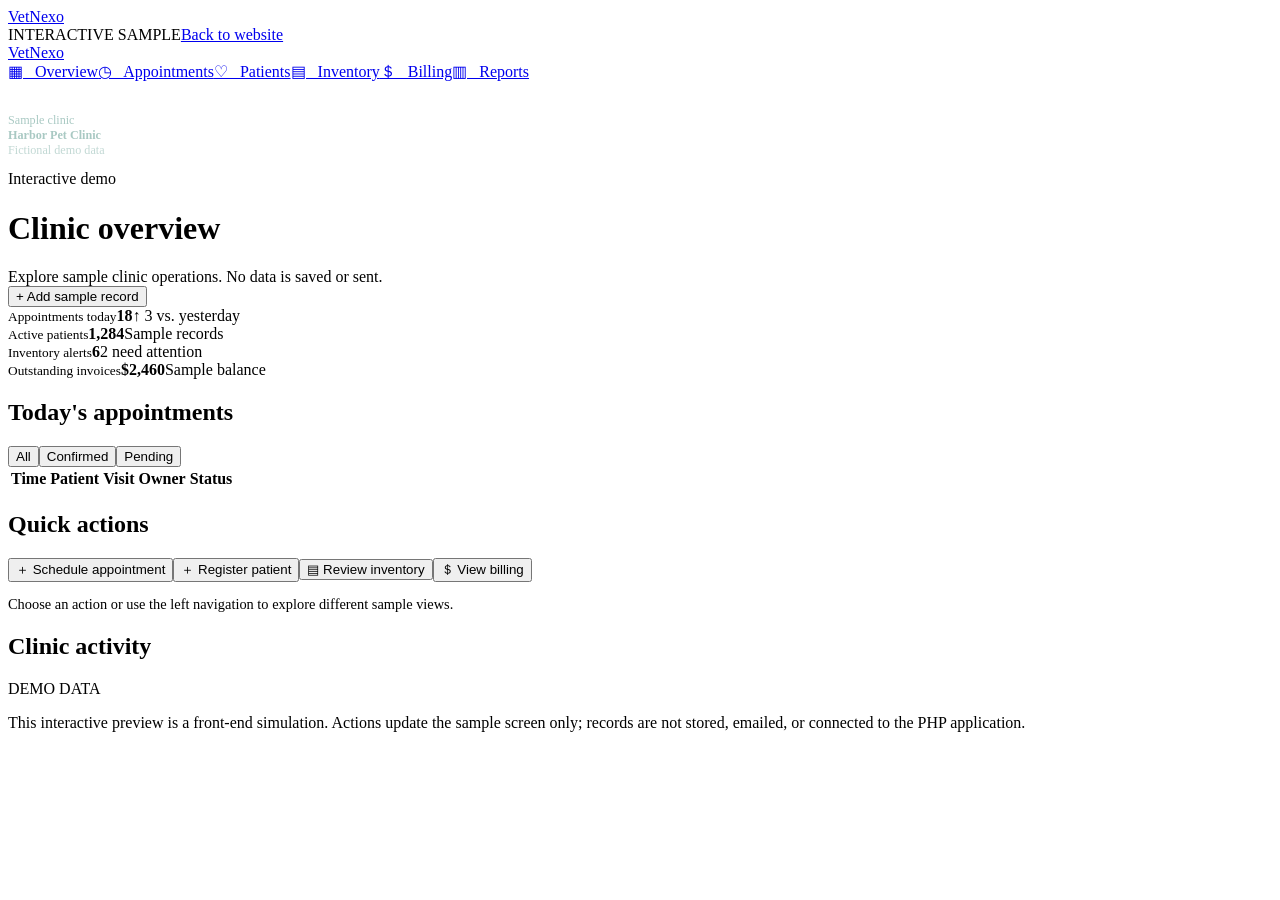
==== site/demo.html @ b1e8fe10 "Subiendo VetNexo completo" ====
<!doctype html><html lang="en"><head><meta charset="utf-8"><meta name="viewport" content="width=device-width,initial-scale=1"><meta name="robots" content="noindex,nofollow"><meta name="theme-color" content="#123d43"><title>VetNexo Interactive Demo</title><link rel="icon" href="/assets/logo.svg" type="image/svg+xml"><link rel="stylesheet" href="/assets/styles.css"></head><body class="demo-page"><header class="container nav"><a class="brand" href="/"><img src="/assets/logo.svg" alt=""><span>VetNexo</span></a><nav class="navlinks"><span class="tag">INTERACTIVE SAMPLE</span><a class="btn btn-outline" href="/">Back to website</a></nav></header><div class="demo-layout"><aside class="demo-side"><a class="brand" href="/"><img src="/assets/logo.svg" alt=""><span>VetNexo</span></a><nav id="demoNav"><a href="#overview" class="active" data-view="overview">▦ &nbsp; Overview</a><a href="#appointments" data-view="appointments">◷ &nbsp; Appointments</a><a href="#patients" data-view="patients">♡ &nbsp; Patients</a><a href="#inventory" data-view="inventory">▤ &nbsp; Inventory</a><a href="#billing" data-view="billing">＄ &nbsp; Billing</a><a href="#reports" data-view="reports">▥ &nbsp; Reports</a></nav><p style="font-size:.76rem;color:#a9c9c3;margin-top:30px">Sample clinic<br><strong>Harbor Pet Clinic</strong><br><span style="opacity:.7">Fictional demo data</span></p></aside><main class="demo-main"><div class="demo-header"><div><span class="eyebrow"><span class="dot"></span> Interactive demo</span><h1 id="viewTitle">Clinic overview</h1><p style="color:var(--muted);margin:5px 0 0">Explore sample clinic operations. No data is saved or sent.</p></div><button class="btn btn-primary" id="demoAdd">+ Add sample record</button></div><div class="demo-grid"><div class="demo-card"><small>Appointments today</small><strong id="mAppointments">18</strong><span class="delta">↑ 3 vs. yesterday</span></div><div class="demo-card"><small>Active patients</small><strong id="mPatients">1,284</strong><span class="delta">Sample records</span></div><div class="demo-card"><small>Inventory alerts</small><strong id="mInventory">6</strong><span class="delta">2 need attention</span></div><div class="demo-card"><small>Outstanding invoices</small><strong id="mBilling">$2,460</strong><span class="delta">Sample balance</span></div></div><section class="demo-panel"><div class="demo-header"><h2 id="tableTitle">Today's appointments</h2><div class="demo-actions"><button data-filter="all" class="active">All</button><button data-filter="confirmed">Confirmed</button><button data-filter="pending">Pending</button></div></div><div class="table-wrap"><table><thead><tr id="tableHead"><th>Time</th><th>Patient</th><th>Visit</th><th>Owner</th><th>Status</th></tr></thead><tbody id="tableBody"></tbody></table></div></section><section class="demo-panel"><h2>Quick actions</h2><div class="demo-actions"><button data-action="appointment">＋ Schedule appointment</button><button data-action="patient">＋ Register patient</button><button data-action="inventory">▤ Review inventory</button><button data-action="billing">＄ View billing</button></div><p id="quickText" style="color:var(--muted);font-size:.9rem;margin-bottom:0">Choose an action or use the left navigation to explore different sample views.</p></section><section class="demo-panel"><div class="demo-header"><h2>Clinic activity</h2><span class="tag">DEMO DATA</span></div><p style="color:var(--muted);margin-bottom:0">This interactive preview is a front-end simulation. Actions update the sample screen only; records are not stored, emailed, or connected to the PHP application.</p></section></main></div><div class="toast" id="toast" role="status"></div><script src="/assets/demo.js" defer></script></body></html>
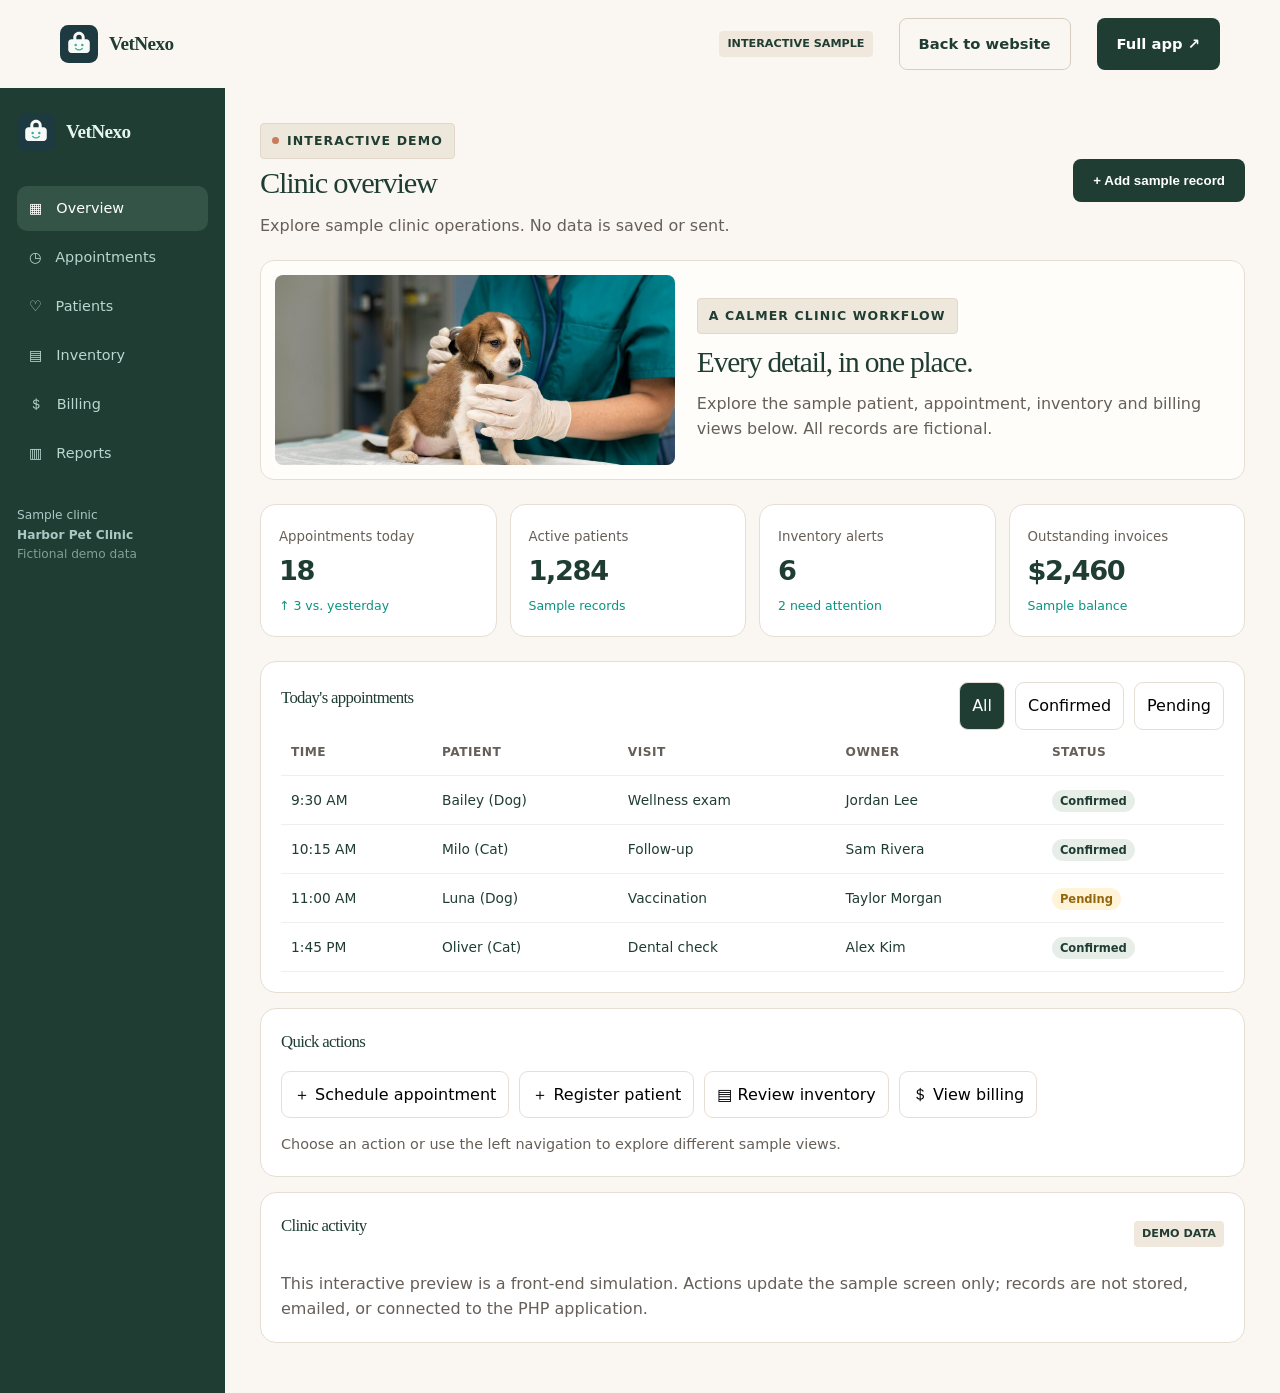
==== commit d5583ccc: "actualizar1" ====
--- a/site/demo.html
+++ b/site/demo.html
@@ -1 +1,2 @@
-<!doctype html><html lang="en"><head><meta charset="utf-8"><meta name="viewport" content="width=device-width,initial-scale=1"><meta name="robots" content="noindex,nofollow"><meta name="theme-color" content="#123d43"><title>VetNexo Interactive Demo</title><link rel="icon" href="/assets/logo.svg" type="image/svg+xml"><link rel="stylesheet" href="/assets/styles.css"></head><body class="demo-page"><header class="container nav"><a class="brand" href="/"><img src="/assets/logo.svg" alt=""><span>VetNexo</span></a><nav class="navlinks"><span class="tag">INTERACTIVE SAMPLE</span><a class="btn btn-outline" href="/">Back to website</a></nav></header><div class="demo-layout"><aside class="demo-side"><a class="brand" href="/"><img src="/assets/logo.svg" alt=""><span>VetNexo</span></a><nav id="demoNav"><a href="#overview" class="active" data-view="overview">▦ &nbsp; Overview</a><a href="#appointments" data-view="appointments">◷ &nbsp; Appointments</a><a href="#patients" data-view="patients">♡ &nbsp; Patients</a><a href="#inventory" data-view="inventory">▤ &nbsp; Inventory</a><a href="#billing" data-view="billing">＄ &nbsp; Billing</a><a href="#reports" data-view="reports">▥ &nbsp; Reports</a></nav><p style="font-size:.76rem;color:#a9c9c3;margin-top:30px">Sample clinic<br><strong>Harbor Pet Clinic</strong><br><span style="opacity:.7">Fictional demo data</span></p></aside><main class="demo-main"><div class="demo-header"><div><span class="eyebrow"><span class="dot"></span> Interactive demo</span><h1 id="viewTitle">Clinic overview</h1><p style="color:var(--muted);margin:5px 0 0">Explore sample clinic operations. No data is saved or sent.</p></div><button class="btn btn-primary" id="demoAdd">+ Add sample record</button></div><div class="demo-grid"><div class="demo-card"><small>Appointments today</small><strong id="mAppointments">18</strong><span class="delta">↑ 3 vs. yesterday</span></div><div class="demo-card"><small>Active patients</small><strong id="mPatients">1,284</strong><span class="delta">Sample records</span></div><div class="demo-card"><small>Inventory alerts</small><strong id="mInventory">6</strong><span class="delta">2 need attention</span></div><div class="demo-card"><small>Outstanding invoices</small><strong id="mBilling">$2,460</strong><span class="delta">Sample balance</span></div></div><section class="demo-panel"><div class="demo-header"><h2 id="tableTitle">Today's appointments</h2><div class="demo-actions"><button data-filter="all" class="active">All</button><button data-filter="confirmed">Confirmed</button><button data-filter="pending">Pending</button></div></div><div class="table-wrap"><table><thead><tr id="tableHead"><th>Time</th><th>Patient</th><th>Visit</th><th>Owner</th><th>Status</th></tr></thead><tbody id="tableBody"></tbody></table></div></section><section class="demo-panel"><h2>Quick actions</h2><div class="demo-actions"><button data-action="appointment">＋ Schedule appointment</button><button data-action="patient">＋ Register patient</button><button data-action="inventory">▤ Review inventory</button><button data-action="billing">＄ View billing</button></div><p id="quickText" style="color:var(--muted);font-size:.9rem;margin-bottom:0">Choose an action or use the left navigation to explore different sample views.</p></section><section class="demo-panel"><div class="demo-header"><h2>Clinic activity</h2><span class="tag">DEMO DATA</span></div><p style="color:var(--muted);margin-bottom:0">This interactive preview is a front-end simulation. Actions update the sample screen only; records are not stored, emailed, or connected to the PHP application.</p></section></main></div><div class="toast" id="toast" role="status"></div><script src="/assets/demo.js" defer></script></body></html>
+<!doctype html><html lang="en"><head><meta charset="utf-8"><meta name="viewport" content="width=device-width,initial-scale=1"><meta name="robots" content="noindex,nofollow"><meta name="theme-color" content="#123d43"><title>VetNexo Interactive Demo</title><link rel="icon" href="assets/logo.svg" type="image/svg+xml"><link rel="stylesheet" href="assets/styles.css"></head><body class="demo-page"><header class="container nav"><a class="brand" href="index.html"><img src="assets/logo.svg" alt=""><span>VetNexo</span></a><nav class="navlinks"><span class="tag">INTERACTIVE SAMPLE</span><a class="btn btn-outline" href="index.html">Back to website</a><a class="btn btn-primary" href="../app/login.php" title="Works on PHP and MySQL hosting">Full app ↗</a></nav></header><div class="demo-layout"><aside class="demo-side"><a class="brand" href="index.html"><img src="assets/logo.svg" alt=""><span>VetNexo</span></a><nav id="demoNav"><a href="#overview" class="active" data-view="overview">▦ &nbsp; Overview</a><a href="#appointments" data-view="appointments">◷ &nbsp; Appointments</a><a href="#patients" data-view="patients">♡ &nbsp; Patients</a><a href="#inventory" data-view="inventory">▤ &nbsp; Inventory</a><a href="#billing" data-view="billing">＄ &nbsp; Billing</a><a href="#reports" data-view="reports">▥ &nbsp; Reports</a></nav><p style="font-size:.76rem;color:#a9c9c3;margin-top:30px">Sample clinic<br><strong>Harbor Pet Clinic</strong><br><span style="opacity:.7">Fictional demo data</span></p></aside><main class="demo-main"><div class="demo-header"><div><span class="eyebrow"><span class="dot"></span> Interactive demo</span><h1 id="viewTitle">Clinic overview</h1><p style="color:var(--muted);margin:5px 0 0">Explore sample clinic operations. No data is saved or sent.</p></div><button class="btn btn-primary" id="demoAdd">+ Add sample record</button></div><section class="demo-welcome" aria-label="Veterinary care image"><img src="assets/clinic-care.jpg" alt="Veterinarian examining a puppy in a clinic" loading="lazy" decoding="async"><div><span class="eyebrow">A calmer clinic workflow</span><h2>Every detail, in one place.</h2><p>Explore the sample patient, appointment, inventory and billing views below. All records are fictional.</p></div></section>
+<div class="demo-grid"><div class="demo-card"><small>Appointments today</small><strong id="mAppointments">18</strong><span class="delta">↑ 3 vs. yesterday</span></div><div class="demo-card"><small>Active patients</small><strong id="mPatients">1,284</strong><span class="delta">Sample records</span></div><div class="demo-card"><small>Inventory alerts</small><strong id="mInventory">6</strong><span class="delta">2 need attention</span></div><div class="demo-card"><small>Outstanding invoices</small><strong id="mBilling">$2,460</strong><span class="delta">Sample balance</span></div></div><section class="demo-panel"><div class="demo-header"><h2 id="tableTitle">Today's appointments</h2><div class="demo-actions"><button data-filter="all" class="active">All</button><button data-filter="confirmed">Confirmed</button><button data-filter="pending">Pending</button></div></div><div class="table-wrap"><table><thead><tr id="tableHead"><th>Time</th><th>Patient</th><th>Visit</th><th>Owner</th><th>Status</th></tr></thead><tbody id="tableBody"></tbody></table></div></section><section class="demo-panel"><h2>Quick actions</h2><div class="demo-actions"><button data-action="appointment">＋ Schedule appointment</button><button data-action="patient">＋ Register patient</button><button data-action="inventory">▤ Review inventory</button><button data-action="billing">＄ View billing</button></div><p id="quickText" style="color:var(--muted);font-size:.9rem;margin-bottom:0">Choose an action or use the left navigation to explore different sample views.</p></section><section class="demo-panel"><div class="demo-header"><h2>Clinic activity</h2><span class="tag">DEMO DATA</span></div><p style="color:var(--muted);margin-bottom:0">This interactive preview is a front-end simulation. Actions update the sample screen only; records are not stored, emailed, or connected to the PHP application.</p></section></main></div><div class="toast" id="toast" role="status"></div><script src="assets/demo.js" defer></script></body></html>
--- a/site/assets/styles.css
+++ b/site/assets/styles.css
@@ -0,0 +1,20 @@
+:root{--ink:#153b3e;--muted:#627477;--teal:#12a895;--pale:#dff7f1;--cream:#f6f8f4;--line:#dfe8e3;--navy:#123d43;--shadow:0 24px 70px #143b3e1a}*{box-sizing:border-box}html{scroll-behavior:smooth}body{margin:0;background:var(--cream);color:var(--ink);font:16px/1.6 system-ui,-apple-system,BlinkMacSystemFont,"Segoe UI",sans-serif}a{color:inherit;text-decoration:none}.container{width:min(1160px,calc(100% - 40px));margin:auto}.nav{height:82px;display:flex;align-items:center;justify-content:space-between}.brand{display:flex;align-items:center;gap:11px;font-size:1.2rem;font-weight:850;letter-spacing:-.04em}.brand img{width:38px;height:38px}.navlinks{display:flex;align-items:center;gap:26px;color:#496164;font-size:.92rem}.btn{display:inline-flex;align-items:center;justify-content:center;gap:9px;padding:13px 19px;border-radius:12px;font-weight:750;border:1px solid transparent;cursor:pointer;transition:.2s}.btn:hover{transform:translateY(-2px)}.btn-primary{background:var(--teal);color:white;box-shadow:0 8px 20px #12a89533}.btn-outline{border-color:#cbdcd5;background:white}.eyebrow{display:inline-flex;align-items:center;gap:8px;color:#087f72;background:#e3f8f2;border:1px solid #c9eee5;padding:7px 11px;border-radius:999px;font-size:.78rem;font-weight:800;letter-spacing:.07em;text-transform:uppercase}.dot{width:7px;height:7px;background:var(--teal);border-radius:50%}.hero{padding:72px 0 76px;display:grid;grid-template-columns:1.02fr .98fr;align-items:center;gap:56px}.hero h1{font-size:clamp(2.8rem,5vw,4.8rem);line-height:1.02;letter-spacing:-.065em;margin:22px 0}.hero h1 span{color:var(--teal)}.hero p{font-size:1.13rem;color:var(--muted);max-width:580px}.hero-actions{display:flex;gap:12px;flex-wrap:wrap;margin:28px 0 20px}.micro{font-size:.84rem!important}.preview{background:white;border:1px solid #e2eae5;border-radius:24px;padding:17px;box-shadow:var(--shadow);transform:rotate(1deg)}.preview-top{display:flex;justify-content:space-between;align-items:center;padding:4px 5px 17px;font-size:.8rem;font-weight:800}.live{color:#0c8d7d;background:#e6f8f3;padding:5px 9px;border-radius:999px}.dash{display:grid;grid-template-columns:repeat(3,1fr);gap:10px}.metric{padding:13px;border:1px solid #e8efeb;border-radius:13px}.metric small{display:block;color:var(--muted);font-size:.68rem}.metric strong{font-size:1.35rem;letter-spacing:-.04em}.chart{margin-top:12px;border:1px solid #e8efeb;border-radius:13px;padding:14px}.chart-head{display:flex;justify-content:space-between;font-size:.8rem;font-weight:800}.bars{height:115px;display:flex;align-items:end;gap:9px;padding:12px 8px 0}.bars i{flex:1;background:linear-gradient(180deg,#21b8a3,#d3f3eb);border-radius:6px 6px 2px 2px}.appointments{margin-top:12px;border:1px solid #e8efeb;border-radius:13px;padding:12px}.appt{display:flex;align-items:center;gap:10px;padding:9px 0;border-bottom:1px solid #eff3f0;font-size:.75rem}.appt:last-child{border:0}.pet{width:31px;height:31px;display:grid;place-items:center;border-radius:10px;background:#e8f7f3}.appt small{display:block;color:var(--muted)}.appt time{margin-left:auto;color:#128d7f;font-weight:800}.trust{border-block:1px solid var(--line);padding:22px 0;color:#708083;font-size:.84rem}.trust-inner{display:flex;justify-content:space-between;gap:20px;flex-wrap:wrap;align-items:center}.trust strong{color:#355558}.section{padding:88px 0}.section-head{text-align:center;max-width:720px;margin:0 auto 40px}.section-head h2{font-size:clamp(2rem,3.5vw,3.2rem);letter-spacing:-.055em;line-height:1.1;margin:15px 0}.section-head p{color:var(--muted)}.features{display:grid;grid-template-columns:repeat(3,1fr);gap:16px}.feature{background:#fff;border:1px solid var(--line);border-radius:18px;padding:25px}.feature-icon{width:45px;height:45px;display:grid;place-items:center;background:var(--pale);border-radius:13px;font-size:1.25rem}.feature h3{margin:16px 0 7px}.feature p{margin:0;color:var(--muted);font-size:.94rem}.pricing{background:#edf4ef}.plans{display:grid;grid-template-columns:repeat(4,1fr);gap:13px;align-items:stretch}.plan{position:relative;background:white;border:1px solid var(--line);border-radius:18px;padding:23px 20px;display:flex;flex-direction:column}.plan.popular{border:2px solid var(--teal);box-shadow:0 15px 45px #123d4310}.ribbon{position:absolute;top:-13px;left:50%;transform:translateX(-50%);background:var(--teal);color:white;font-size:.7rem;font-weight:850;padding:5px 12px;border-radius:999px;white-space:nowrap}.plan h3{margin:0;font-size:1.12rem}.plan .who{min-height:45px;color:var(--muted);font-size:.82rem}.price{font-size:2.3rem;font-weight:900;letter-spacing:-.06em;margin:13px 0 0}.price span{font-size:.8rem;font-weight:600;letter-spacing:0;color:var(--muted)}.plan ul{padding:0;list-style:none;margin:19px 0 24px;flex:1}.plan li{font-size:.84rem;color:#496164;margin:10px 0;display:flex;gap:8px}.plan li:before{content:'✓';font-weight:900;color:var(--teal)}.plan .btn{width:100%;font-size:.87rem;padding:11px 10px}.setup-note{margin:26px auto 0;max-width:800px;background:#fff;border:1px solid var(--line);border-radius:14px;padding:17px 20px;color:#53696b;font-size:.9rem;text-align:center}.setup-note strong{color:var(--ink)}.pilot{background:var(--navy);color:white;border-radius:24px;padding:42px;display:grid;grid-template-columns:1fr auto;gap:28px;align-items:center}.pilot h2{font-size:2.3rem;line-height:1.1;letter-spacing:-.05em;margin:10px 0}.pilot p{color:#c1d8d5;max-width:660px}.pilot .price{font-size:2.7rem}.pilot .price span{color:#c1d8d5}.pilot .btn{background:white;color:var(--navy);white-space:nowrap}.faq{max-width:800px;margin:auto}.faq details{background:white;border:1px solid var(--line);border-radius:13px;padding:18px 20px;margin:10px 0}.faq summary{font-weight:800;cursor:pointer}.faq p{color:var(--muted);margin-bottom:0}.footer{padding:36px 0;border-top:1px solid var(--line);color:var(--muted);font-size:.84rem}.footer-inner{display:flex;justify-content:space-between;gap:20px;flex-wrap:wrap}.tag{display:inline-block;padding:4px 8px;border-radius:7px;background:#eaf7f3;color:#087f72;font-size:.7rem;font-weight:800}.modal{position:fixed;inset:0;background:#0c2529aa;display:none;place-items:center;padding:20px;z-index:20}.modal.open{display:grid}.modal-card{background:white;border-radius:20px;padding:28px;max-width:520px;width:100%;box-shadow:var(--shadow)}.modal-card h2{margin-top:0}.field{display:block;margin:14px 0}.field span{display:block;font-size:.84rem;font-weight:700;margin-bottom:5px}.field input,.field select,.field textarea{width:100%;padding:12px;border:1px solid #ccdcd5;border-radius:10px;font:inherit}.field textarea{min-height:90px}.close{float:right;border:0;background:#edf4ef;border-radius:8px;padding:7px 10px;cursor:pointer}.demo-page{background:#f4f7f4;min-height:100vh}.demo-layout{display:grid;grid-template-columns:225px 1fr;min-height:calc(100vh - 82px)}.demo-side{background:#123d43;color:#e7f5f0;padding:25px 17px}.demo-side .brand{margin-bottom:35px}.demo-side nav a{display:block;padding:11px 12px;border-radius:10px;color:#bcd5d0;font-size:.9rem;margin:4px 0}.demo-side nav a.active,.demo-side nav a:hover{background:#24555a;color:white}.demo-main{padding:35px;min-width:0}.demo-header{display:flex;justify-content:space-between;gap:18px;align-items:center;flex-wrap:wrap}.demo-header h1{font-size:1.9rem;letter-spacing:-.05em;margin:0}.demo-grid{display:grid;grid-template-columns:repeat(4,1fr);gap:13px;margin:24px 0}.demo-card{background:white;border:1px solid var(--line);border-radius:15px;padding:18px}.demo-card small{color:var(--muted)}.demo-card strong{display:block;font-size:1.7rem;letter-spacing:-.05em}.demo-card .delta{font-size:.78rem;color:#0b927f}.demo-panel{background:white;border:1px solid var(--line);border-radius:16px;padding:20px;margin:15px 0}.demo-panel h2{font-size:1.05rem;margin:0 0 15px}.table-wrap{overflow:auto}table{width:100%;border-collapse:collapse;font-size:.86rem}th,td{text-align:left;padding:13px 10px;border-bottom:1px solid #edf1ee;white-space:nowrap}th{color:var(--muted);font-size:.76rem;text-transform:uppercase;letter-spacing:.04em}.status{background:#e2f8f0;color:#087d6d;padding:4px 8px;border-radius:999px;font-size:.72rem;font-weight:800}.status.pending{background:#fff3d8;color:#94660b}.demo-actions{display:flex;gap:10px;flex-wrap:wrap}.demo-actions button{border:1px solid var(--line);background:white;border-radius:9px;padding:10px 12px;font:inherit;cursor:pointer}.demo-actions button.active{background:var(--teal);color:white}.toast{position:fixed;bottom:20px;right:20px;background:#123d43;color:white;padding:14px 18px;border-radius:12px;box-shadow:var(--shadow);display:none}.toast.show{display:block}@media(max-width:950px){.hero{grid-template-columns:1fr;gap:30px;padding-top:45px}.preview{max-width:680px}.plans{grid-template-columns:repeat(2,1fr)}.demo-grid{grid-template-columns:repeat(2,1fr)}}@media(max-width:650px){.navlinks a:not(.btn){display:none}.nav{height:70px}.container{width:min(100% - 28px,1160px)}.hero{padding:35px 0 45px}.hero h1{font-size:3rem}.section{padding:62px 0}.features{grid-template-columns:1fr}.plans{grid-template-columns:1fr}.plan .who{min-height:0}.pilot{grid-template-columns:1fr;padding:28px}.pilot h2{font-size:1.9rem}.demo-layout{grid-template-columns:1fr}.demo-side{padding:14px}.demo-side .brand{margin-bottom:12px}.demo-side nav{display:flex;overflow:auto;gap:5px}.demo-side nav a{white-space:nowrap}.demo-main{padding:20px 14px}.demo-grid{gap:9px}.demo-card{padding:13px}.demo-card strong{font-size:1.35rem}.trust-inner{justify-content:center;text-align:center}.dash{grid-template-columns:repeat(3,1fr)}.preview{padding:10px}}
+
+
+/* VetNexo editorial art direction refresh */
+:root{--ink:#1F3D33;--muted:#665f58;--teal:#1F3D33;--pale:#eee7dc;--cream:#FAF7F2;--line:#e6ded3;--navy:#1F3D33;--shadow:0 18px 50px rgba(54,44,33,.08)}
+body{background:#FAF7F2;color:#1F3D33;font-family: ui-sans-serif,system-ui,-apple-system,BlinkMacSystemFont,"Segoe UI",sans-serif}
+h1,h2,h3,.pilot h2,.demo-header h1{font-family:Georgia,"Times New Roman",serif;font-weight:500;letter-spacing:-.04em}
+.brand{font-family:Georgia,"Times New Roman",serif;font-weight:700;letter-spacing:-.03em}.brand img{filter:saturate(.7)}
+.nav{height:88px}.navlinks{color:#5e625a}.navlinks a:not(.btn):hover,.text-link:hover{color:#a95f43}
+.btn{border-radius:8px;font-weight:650;transition:transform .22s ease,background-color .22s ease,box-shadow .22s ease}.btn:focus-visible,a:focus-visible,button:focus-visible,summary:focus-visible,input:focus-visible,select:focus-visible,textarea:focus-visible{outline:3px solid #C97B5A;outline-offset:3px}.btn-primary{background:#1F3D33;color:#fff;box-shadow:none}.btn-primary:hover{background:#2b5144;box-shadow:0 8px 20px rgba(31,61,51,.14)}.btn-outline{border-color:#d8cec0;background:transparent;color:#1F3D33}.btn-outline:hover{background:#f0e9df}.eyebrow{color:#1F3D33;background:#eee7dc;border:1px solid #e2d7c8;border-radius:4px;letter-spacing:.09em}.dot{background:#C97B5A}.hero{padding:74px 0 78px;gap:64px}.hero h1{font-size:clamp(3rem,5.1vw,5.15rem);line-height:1.02;letter-spacing:-.055em}.hero h1 span{color:#C97B5A}.hero p{color:#665f58;font-size:1.08rem}.preview{border-radius:12px;transform:none;border-color:#e7ded3;box-shadow:0 20px 55px rgba(54,44,33,.09)}.metric,.chart,.appointments{border-radius:8px;border-color:#eee7de}.live{color:#1F3D33;background:#eee7dc}.bars i{background:linear-gradient(180deg,#C97B5A,#ead1c3)}.appt time{color:#1F3D33}.pet{background:#f1e8dd}.editorial-story{display:grid;grid-template-columns:1.05fr .95fr;gap:clamp(30px,7vw,100px);align-items:center;padding:12px 0 88px}.story-photo{height:390px;overflow:hidden;border-radius:10px;background:#eee7dc}.story-photo img{width:100%;height:100%;display:block;object-fit:cover;object-position:center 48%;transition:transform .7s ease}.story-photo:hover img{transform:scale(1.025)}.story-copy{max-width:450px}.story-copy h2{font-size:clamp(2.3rem,4vw,3.6rem);line-height:1.04;margin:20px 0}.story-copy p{color:#665f58;font-size:1.02rem}.text-link{display:inline-flex;gap:10px;margin-top:12px;font-weight:700;border-bottom:1px solid #C97B5A;padding-bottom:5px}.trust{border-color:#e6ded3;color:#746b62}.trust strong{color:#1F3D33}.section-head h2{letter-spacing:-.045em}.feature,.plan,.faq details,.setup-note{border-radius:10px;border-color:#e6ded3;box-shadow:none}.feature{background:#fffdfa}.feature-icon{background:#f1e8dd;border-radius:8px}.feature-icon{filter:grayscale(.25)}.pricing{background:#f1ebe2}.plan.popular{border:1px solid #C97B5A;box-shadow:0 12px 35px rgba(91,66,48,.08)}.ribbon{background:#C97B5A;border-radius:4px}.plan li:before{color:#C97B5A}.tag{background:#f1e8dd;color:#1F3D33;border-radius:4px}.setup-note{background:#FAF7F2}.pilot{background:#1F3D33;border-radius:10px}.pilot .btn{background:#FAF7F2;color:#1F3D33}.pilot p{color:#e0e5df}.pilot .eyebrow{background:#345448;color:#fff;border-color:#456657}.faq details{background:#fffdfa}.modal-card{border-radius:12px}.modal{background:rgba(25,39,32,.72)}.demo-page{background:#FAF7F2}.demo-side{background:#1F3D33}.demo-side nav a.active,.demo-side nav a:hover{background:#345448}.demo-actions button.active{background:#1F3D33}.status{background:#e7eee8;color:#1F3D33}.toast{background:#1F3D33}
+@media(max-width:700px){.editorial-story{grid-template-columns:1fr;padding:4px 0 55px;gap:25px}.story-photo{height:280px}.story-copy h2{font-size:2.5rem}.hero{gap:34px}.nav{height:74px}}
+@media(prefers-reduced-motion:reduce){*,*::before,*::after{scroll-behavior:auto!important;animation-duration:.01ms!important;animation-iteration-count:1!important;transition-duration:.01ms!important}}
+
+/* Bundled local images and demo welcome panel */
+.story-photo img{object-position:center center}
+.demo-welcome{display:grid;grid-template-columns:minmax(180px, .75fr) 1fr;gap:22px;align-items:center;background:#fffdfa;border:1px solid var(--line);border-radius:14px;padding:14px;margin:22px 0}
+.demo-welcome img{width:100%;height:190px;object-fit:cover;object-position:center 43%;display:block;border-radius:8px}
+.demo-welcome h2{font-family:Georgia,"Times New Roman",serif;font-size:clamp(1.5rem,2.3vw,2.2rem);line-height:1.1;margin:12px 0}
+.demo-welcome p{color:var(--muted);margin:0;max-width:560px}
+@media(max-width:650px){.demo-welcome{grid-template-columns:1fr}.demo-welcome img{height:180px}}
